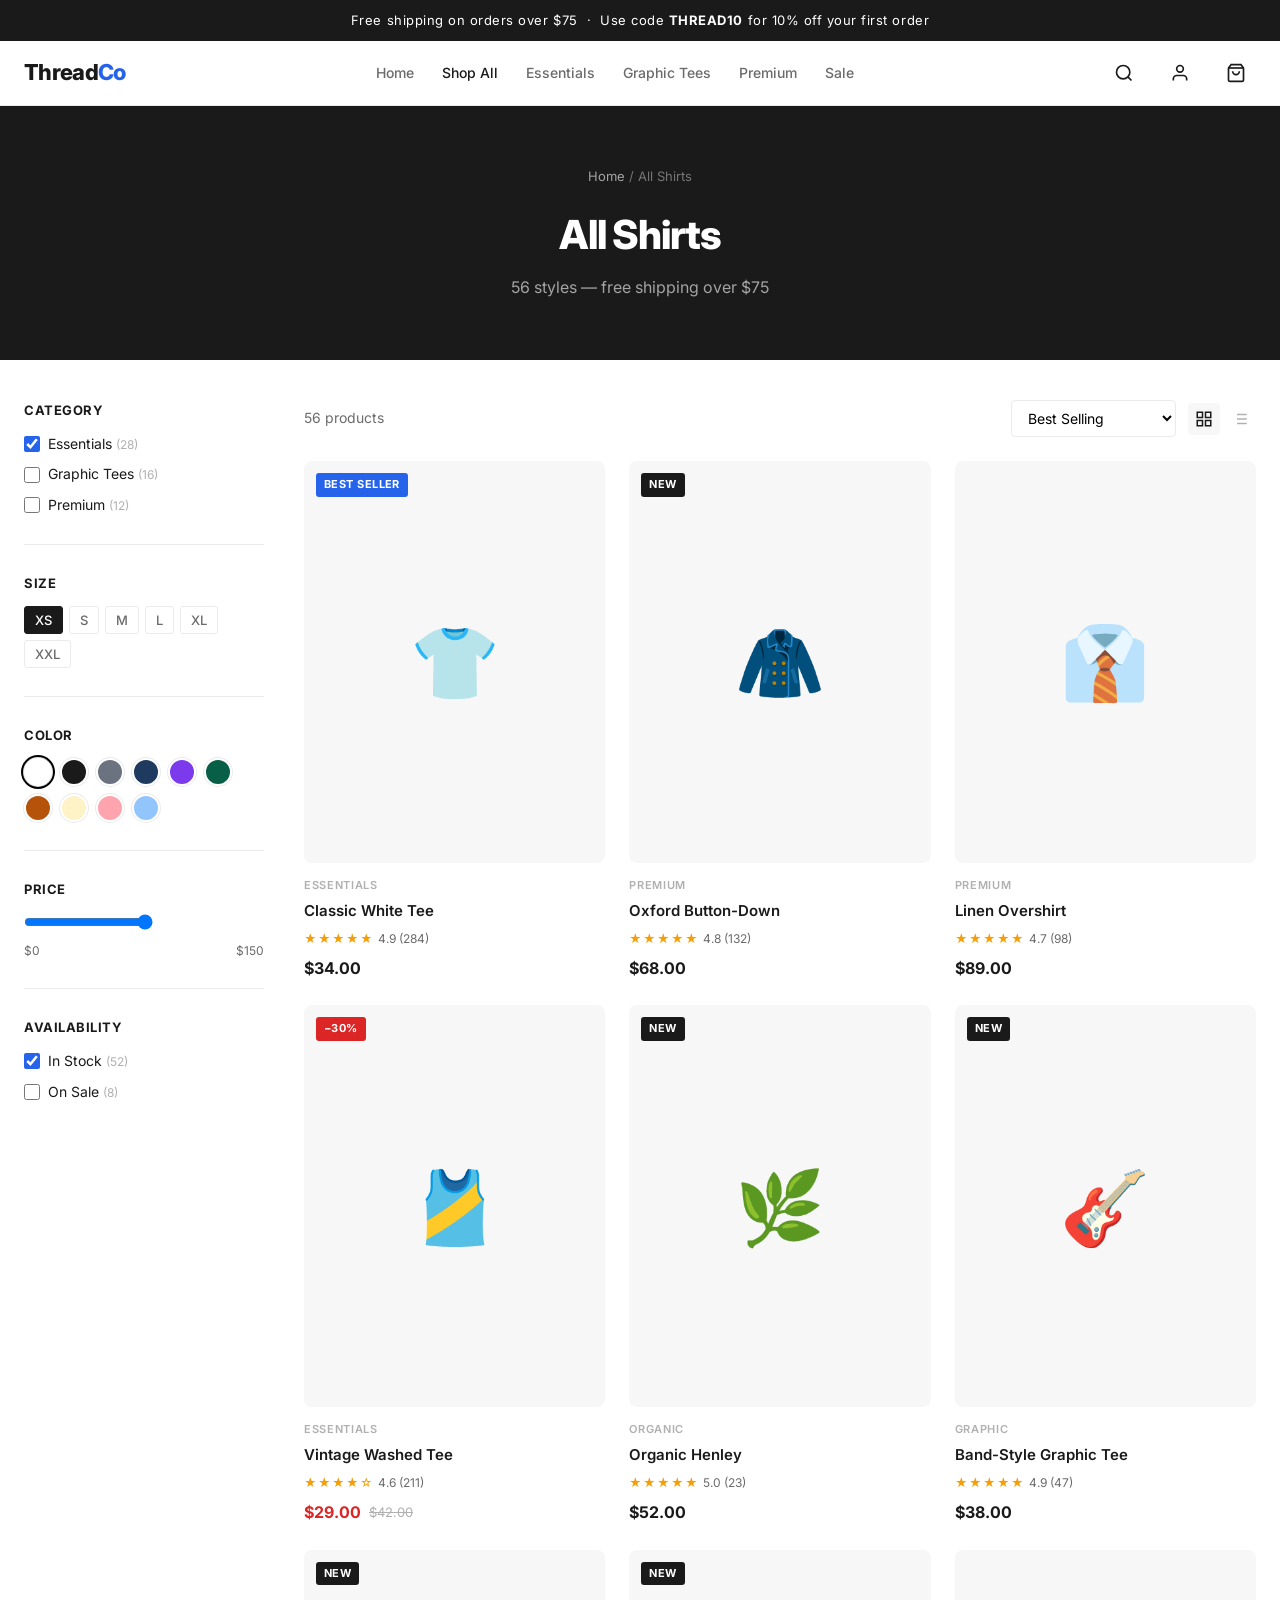
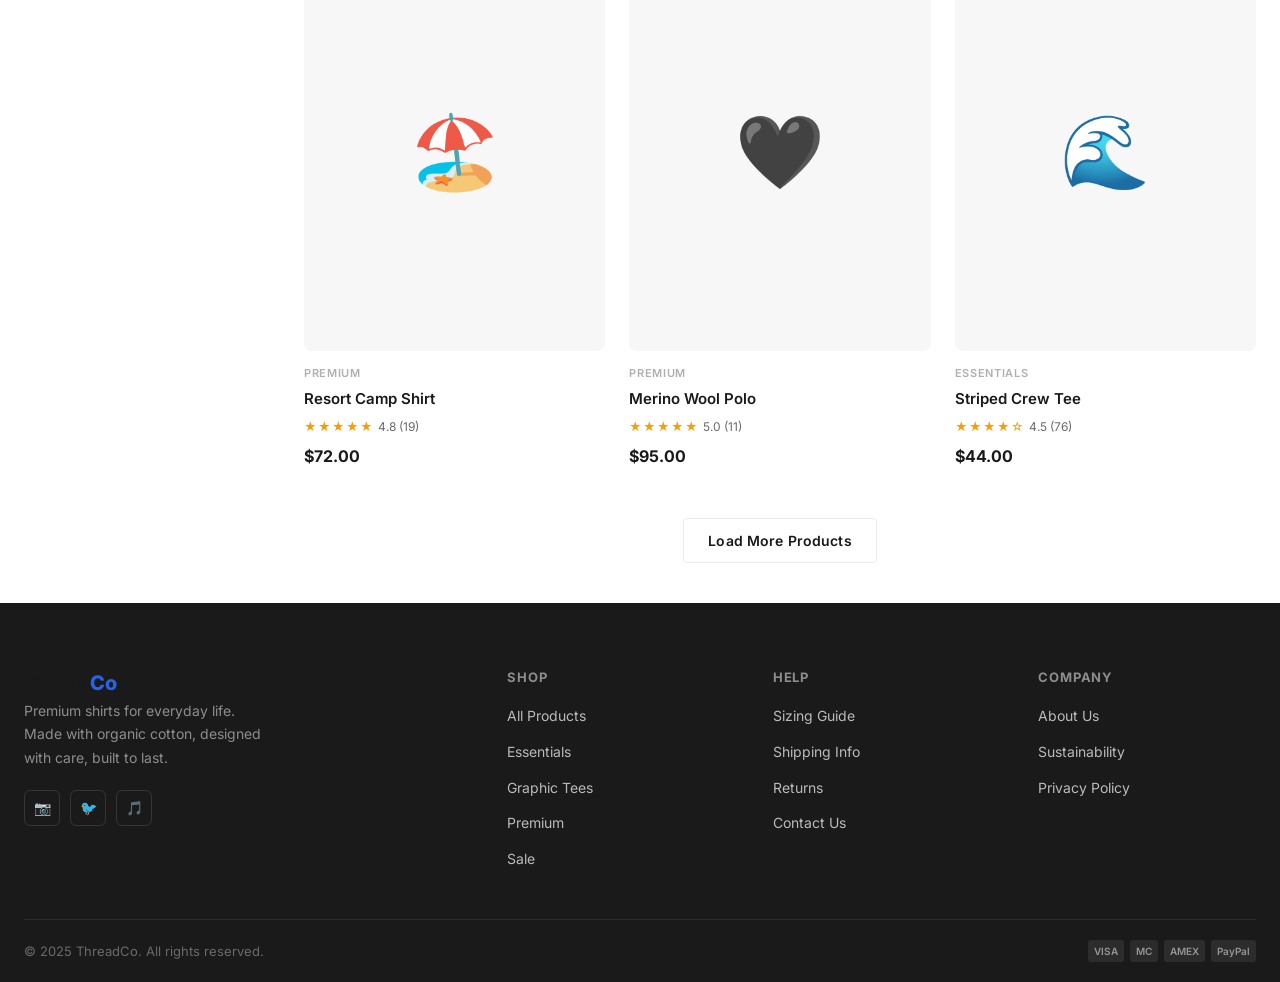
==== collection.html @ a00f366d "Initial ThreadCo demo store with Solvea livechat Static Shopify-style shirt store with homepage, col" ====
<!DOCTYPE html>
<html lang="en">
<head>
  <meta charset="UTF-8" />
  <meta name="viewport" content="width=device-width, initial-scale=1.0" />
  <title>All Shirts — ThreadCo</title>
  <link rel="preconnect" href="https://fonts.googleapis.com" />
  <link href="https://fonts.googleapis.com/css2?family=Inter:wght@400;500;600;700;800&display=swap" rel="stylesheet" />
  <link rel="stylesheet" href="css/style.css" />
</head>
<body>

<!-- Announcement Bar -->
<div class="announcement-bar">
  Free shipping on orders over $75 &nbsp;·&nbsp; Use code <strong>THREAD10</strong> for 10% off your first order
</div>

<!-- Header -->
<header class="site-header">
  <div class="header-inner">
    <button class="icon-btn mobile-menu-btn" onclick="openMobileMenu()" aria-label="Menu">
      <svg viewBox="0 0 24 24" fill="none" stroke="currentColor" stroke-width="2"><line x1="3" y1="6" x2="21" y2="6"/><line x1="3" y1="12" x2="21" y2="12"/><line x1="3" y1="18" x2="21" y2="18"/></svg>
    </button>
    <a href="index.html" class="logo">Thread<span>Co</span></a>
    <nav class="main-nav">
      <a href="index.html">Home</a>
      <a href="collection.html" class="active">Shop All</a>
      <a href="collection.html?cat=essentials">Essentials</a>
      <a href="collection.html?cat=graphic">Graphic Tees</a>
      <a href="collection.html?cat=premium">Premium</a>
      <a href="#">Sale</a>
    </nav>
    <div class="header-actions">
      <button class="icon-btn" aria-label="Search">
        <svg viewBox="0 0 24 24" fill="none" stroke="currentColor" stroke-width="2"><circle cx="11" cy="11" r="8"/><path d="M21 21l-4.35-4.35"/></svg>
      </button>
      <button class="icon-btn" aria-label="Account">
        <svg viewBox="0 0 24 24" fill="none" stroke="currentColor" stroke-width="2"><path d="M20 21v-2a4 4 0 00-4-4H8a4 4 0 00-4 4v2"/><circle cx="12" cy="7" r="4"/></svg>
      </button>
      <button class="icon-btn" aria-label="Cart" data-cart-open>
        <svg viewBox="0 0 24 24" fill="none" stroke="currentColor" stroke-width="2"><path d="M6 2L3 6v14a2 2 0 002 2h14a2 2 0 002-2V6l-3-4z"/><line x1="3" y1="6" x2="21" y2="6"/><path d="M16 10a4 4 0 01-8 0"/></svg>
        <span class="cart-count">0</span>
      </button>
    </div>
  </div>
</header>

<!-- Mobile Nav -->
<nav class="mobile-nav">
  <div class="mobile-nav-header">
    <a href="index.html" class="logo">Thread<span>Co</span></a>
    <button class="icon-btn" onclick="closeMobileMenu()">
      <svg viewBox="0 0 24 24" fill="none" stroke="currentColor" stroke-width="2"><line x1="18" y1="6" x2="6" y2="18"/><line x1="6" y1="6" x2="18" y2="18"/></svg>
    </button>
  </div>
  <a href="index.html" class="mobile-link">Home</a>
  <a href="collection.html" class="mobile-link">Shop All</a>
  <a href="collection.html?cat=essentials" class="mobile-link">Essentials</a>
  <a href="collection.html?cat=graphic" class="mobile-link">Graphic Tees</a>
  <a href="collection.html?cat=premium" class="mobile-link">Premium</a>
</nav>

<!-- Cart Overlay -->
<div class="cart-overlay"></div>

<!-- Cart Drawer -->
<div class="cart-drawer">
  <div class="cart-header">
    <h2>Your Cart</h2>
    <button class="icon-btn cart-close" aria-label="Close cart">
      <svg viewBox="0 0 24 24" fill="none" stroke="currentColor" stroke-width="2"><line x1="18" y1="6" x2="6" y2="18"/><line x1="6" y1="6" x2="18" y2="18"/></svg>
    </button>
  </div>
  <div class="cart-body"></div>
  <div class="cart-footer">
    <div class="cart-subtotal">
      <span>Subtotal</span>
      <span class="cart-total-val">$0.00</span>
    </div>
    <p class="cart-note">Shipping & taxes calculated at checkout</p>
    <a href="#" class="cart-checkout" onclick="showToast('Checkout coming soon!')">Checkout</a>
    <a href="#" class="cart-continue" onclick="closeCart(); return false;">Continue Shopping →</a>
  </div>
</div>

<!-- Page Hero -->
<div class="page-hero">
  <div class="breadcrumb"><a href="index.html">Home</a> / All Shirts</div>
  <h1>All Shirts</h1>
  <p>56 styles — free shipping over $75</p>
</div>

<!-- Collection Layout -->
<div class="collection-layout">

  <!-- Filters Sidebar -->
  <aside class="filters-sidebar">

    <div class="filter-group">
      <h3>Category</h3>
      <div class="filter-option"><input type="checkbox" id="cat-essential" checked /><label for="cat-essential">Essentials <span>(28)</span></label></div>
      <div class="filter-option"><input type="checkbox" id="cat-graphic" /><label for="cat-graphic">Graphic Tees <span>(16)</span></label></div>
      <div class="filter-option"><input type="checkbox" id="cat-premium" /><label for="cat-premium">Premium <span>(12)</span></label></div>
    </div>
    <div class="filter-divider"></div>

    <div class="filter-group">
      <h3>Size</h3>
      <div class="size-filters">
        <button class="size-btn active">XS</button>
        <button class="size-btn">S</button>
        <button class="size-btn">M</button>
        <button class="size-btn">L</button>
        <button class="size-btn">XL</button>
        <button class="size-btn">XXL</button>
      </div>
    </div>
    <div class="filter-divider"></div>

    <div class="filter-group">
      <h3>Color</h3>
      <div class="color-filters">
        <span class="cf-swatch active" style="background:#fff; box-shadow: 0 0 0 1px #ddd, 0 0 0 3px #000" title="White"></span>
        <span class="cf-swatch" style="background:#1a1a1a" title="Black"></span>
        <span class="cf-swatch" style="background:#6b7280" title="Gray"></span>
        <span class="cf-swatch" style="background:#1e3a5f" title="Navy"></span>
        <span class="cf-swatch" style="background:#7c3aed" title="Purple"></span>
        <span class="cf-swatch" style="background:#065f46" title="Forest"></span>
        <span class="cf-swatch" style="background:#b45309" title="Brown"></span>
        <span class="cf-swatch" style="background:#fef3c7" title="Cream"></span>
        <span class="cf-swatch" style="background:#fda4af" title="Pink"></span>
        <span class="cf-swatch" style="background:#93c5fd" title="Sky"></span>
      </div>
    </div>
    <div class="filter-divider"></div>

    <div class="filter-group">
      <h3>Price</h3>
      <input type="range" min="0" max="150" value="150" id="price-range" oninput="document.getElementById('price-max').textContent='$'+this.value" />
      <div class="price-range-labels"><span>$0</span><span id="price-max">$150</span></div>
    </div>
    <div class="filter-divider"></div>

    <div class="filter-group">
      <h3>Availability</h3>
      <div class="filter-option"><input type="checkbox" id="in-stock" checked /><label for="in-stock">In Stock <span>(52)</span></label></div>
      <div class="filter-option"><input type="checkbox" id="sale" /><label for="sale">On Sale <span>(8)</span></label></div>
    </div>

  </aside>

  <!-- Product Grid -->
  <div class="collection-main">
    <div class="collection-toolbar">
      <span class="product-count">56 products</span>
      <div class="toolbar-right">
        <select class="sort-select">
          <option>Best Selling</option>
          <option>Newest</option>
          <option>Price: Low to High</option>
          <option>Price: High to Low</option>
          <option>Top Rated</option>
        </select>
        <div class="grid-toggle">
          <button class="active" title="4-col grid">
            <svg viewBox="0 0 24 24" fill="none" stroke="currentColor" stroke-width="2"><rect x="3" y="3" width="7" height="7"/><rect x="14" y="3" width="7" height="7"/><rect x="3" y="14" width="7" height="7"/><rect x="14" y="14" width="7" height="7"/></svg>
          </button>
          <button title="List view">
            <svg viewBox="0 0 24 24" fill="none" stroke="currentColor" stroke-width="2"><line x1="8" y1="6" x2="21" y2="6"/><line x1="8" y1="12" x2="21" y2="12"/><line x1="8" y1="18" x2="21" y2="18"/><line x1="3" y1="6" x2="3.01" y2="6"/><line x1="3" y1="12" x2="3.01" y2="12"/><line x1="3" y1="18" x2="3.01" y2="18"/></svg>
          </button>
        </div>
      </div>
    </div>

    <div class="product-grid" style="grid-template-columns: repeat(3,1fr)">

      <div class="product-card" onclick="location.href='product.html?id=1'">
        <div class="product-card-img-wrap">
          <div class="product-placeholder">👕</div>
          <span class="badge badge-hot">Best Seller</span>
          <button class="wishlist-btn" onclick="event.stopPropagation(); toggleWishlist(this)"><svg viewBox="0 0 24 24" fill="none" stroke="currentColor" stroke-width="2"><path d="M20.84 4.61a5.5 5.5 0 00-7.78 0L12 5.67l-1.06-1.06a5.5 5.5 0 00-7.78 7.78l1.06 1.06L12 21.23l7.78-7.78 1.06-1.06a5.5 5.5 0 000-7.78z"/></svg></button>
          <div class="product-quick-add"><button class="quick-add-btn" onclick="event.stopPropagation(); quickAdd('1','Classic White Tee',34,'👕')">Quick Add — S M L XL</button></div>
        </div>
        <div class="product-card-info">
          <p class="product-vendor">Essentials</p>
          <h3 class="product-title">Classic White Tee</h3>
          <div class="product-rating"><span class="stars">★★★★★</span><span>4.9 (284)</span></div>
          <div class="product-price"><span class="price">$34.00</span></div>
        </div>
      </div>

      <div class="product-card" onclick="location.href='product.html?id=2'">
        <div class="product-card-img-wrap">
          <div class="product-placeholder">🧥</div>
          <span class="badge badge-new">New</span>
          <button class="wishlist-btn" onclick="event.stopPropagation(); toggleWishlist(this)"><svg viewBox="0 0 24 24" fill="none" stroke="currentColor" stroke-width="2"><path d="M20.84 4.61a5.5 5.5 0 00-7.78 0L12 5.67l-1.06-1.06a5.5 5.5 0 00-7.78 7.78l1.06 1.06L12 21.23l7.78-7.78 1.06-1.06a5.5 5.5 0 000-7.78z"/></svg></button>
          <div class="product-quick-add"><button class="quick-add-btn" onclick="event.stopPropagation(); quickAdd('2','Oxford Button-Down',68,'🧥')">Quick Add — S M L XL</button></div>
        </div>
        <div class="product-card-info">
          <p class="product-vendor">Premium</p>
          <h3 class="product-title">Oxford Button-Down</h3>
          <div class="product-rating"><span class="stars">★★★★★</span><span>4.8 (132)</span></div>
          <div class="product-price"><span class="price">$68.00</span></div>
        </div>
      </div>

      <div class="product-card" onclick="location.href='product.html?id=3'">
        <div class="product-card-img-wrap">
          <div class="product-placeholder">👔</div>
          <button class="wishlist-btn" onclick="event.stopPropagation(); toggleWishlist(this)"><svg viewBox="0 0 24 24" fill="none" stroke="currentColor" stroke-width="2"><path d="M20.84 4.61a5.5 5.5 0 00-7.78 0L12 5.67l-1.06-1.06a5.5 5.5 0 00-7.78 7.78l1.06 1.06L12 21.23l7.78-7.78 1.06-1.06a5.5 5.5 0 000-7.78z"/></svg></button>
          <div class="product-quick-add"><button class="quick-add-btn" onclick="event.stopPropagation(); quickAdd('3','Linen Overshirt',89,'👔')">Quick Add — S M L XL</button></div>
        </div>
        <div class="product-card-info">
          <p class="product-vendor">Premium</p>
          <h3 class="product-title">Linen Overshirt</h3>
          <div class="product-rating"><span class="stars">★★★★★</span><span>4.7 (98)</span></div>
          <div class="product-price"><span class="price">$89.00</span></div>
        </div>
      </div>

      <div class="product-card" onclick="location.href='product.html?id=4'">
        <div class="product-card-img-wrap">
          <div class="product-placeholder">🎽</div>
          <span class="badge badge-sale">−30%</span>
          <button class="wishlist-btn" onclick="event.stopPropagation(); toggleWishlist(this)"><svg viewBox="0 0 24 24" fill="none" stroke="currentColor" stroke-width="2"><path d="M20.84 4.61a5.5 5.5 0 00-7.78 0L12 5.67l-1.06-1.06a5.5 5.5 0 00-7.78 7.78l1.06 1.06L12 21.23l7.78-7.78 1.06-1.06a5.5 5.5 0 000-7.78z"/></svg></button>
          <div class="product-quick-add"><button class="quick-add-btn" onclick="event.stopPropagation(); quickAdd('4','Vintage Washed Tee',29,'🎽')">Quick Add</button></div>
        </div>
        <div class="product-card-info">
          <p class="product-vendor">Essentials</p>
          <h3 class="product-title">Vintage Washed Tee</h3>
          <div class="product-rating"><span class="stars">★★★★☆</span><span>4.6 (211)</span></div>
          <div class="product-price"><span class="price price-sale">$29.00</span><span class="price-compare">$42.00</span></div>
        </div>
      </div>

      <div class="product-card" onclick="location.href='product.html?id=5'">
        <div class="product-card-img-wrap">
          <div class="product-placeholder">🌿</div>
          <span class="badge badge-new">New</span>
          <button class="wishlist-btn" onclick="event.stopPropagation(); toggleWishlist(this)"><svg viewBox="0 0 24 24" fill="none" stroke="currentColor" stroke-width="2"><path d="M20.84 4.61a5.5 5.5 0 00-7.78 0L12 5.67l-1.06-1.06a5.5 5.5 0 00-7.78 7.78l1.06 1.06L12 21.23l7.78-7.78 1.06-1.06a5.5 5.5 0 000-7.78z"/></svg></button>
          <div class="product-quick-add"><button class="quick-add-btn" onclick="event.stopPropagation(); quickAdd('5','Organic Henley',52,'🌿')">Quick Add</button></div>
        </div>
        <div class="product-card-info">
          <p class="product-vendor">Organic</p>
          <h3 class="product-title">Organic Henley</h3>
          <div class="product-rating"><span class="stars">★★★★★</span><span>5.0 (23)</span></div>
          <div class="product-price"><span class="price">$52.00</span></div>
        </div>
      </div>

      <div class="product-card" onclick="location.href='product.html?id=6'">
        <div class="product-card-img-wrap">
          <div class="product-placeholder">🎸</div>
          <span class="badge badge-new">New</span>
          <button class="wishlist-btn" onclick="event.stopPropagation(); toggleWishlist(this)"><svg viewBox="0 0 24 24" fill="none" stroke="currentColor" stroke-width="2"><path d="M20.84 4.61a5.5 5.5 0 00-7.78 0L12 5.67l-1.06-1.06a5.5 5.5 0 00-7.78 7.78l1.06 1.06L12 21.23l7.78-7.78 1.06-1.06a5.5 5.5 0 000-7.78z"/></svg></button>
          <div class="product-quick-add"><button class="quick-add-btn" onclick="event.stopPropagation(); quickAdd('6','Band-Style Graphic Tee',38,'🎸')">Quick Add</button></div>
        </div>
        <div class="product-card-info">
          <p class="product-vendor">Graphic</p>
          <h3 class="product-title">Band-Style Graphic Tee</h3>
          <div class="product-rating"><span class="stars">★★★★★</span><span>4.9 (47)</span></div>
          <div class="product-price"><span class="price">$38.00</span></div>
        </div>
      </div>

      <div class="product-card" onclick="location.href='product.html?id=7'">
        <div class="product-card-img-wrap">
          <div class="product-placeholder">🏖️</div>
          <span class="badge badge-new">New</span>
          <button class="wishlist-btn" onclick="event.stopPropagation(); toggleWishlist(this)"><svg viewBox="0 0 24 24" fill="none" stroke="currentColor" stroke-width="2"><path d="M20.84 4.61a5.5 5.5 0 00-7.78 0L12 5.67l-1.06-1.06a5.5 5.5 0 00-7.78 7.78l1.06 1.06L12 21.23l7.78-7.78 1.06-1.06a5.5 5.5 0 000-7.78z"/></svg></button>
          <div class="product-quick-add"><button class="quick-add-btn" onclick="event.stopPropagation(); quickAdd('7','Resort Camp Shirt',72,'🏖️')">Quick Add</button></div>
        </div>
        <div class="product-card-info">
          <p class="product-vendor">Premium</p>
          <h3 class="product-title">Resort Camp Shirt</h3>
          <div class="product-rating"><span class="stars">★★★★★</span><span>4.8 (19)</span></div>
          <div class="product-price"><span class="price">$72.00</span></div>
        </div>
      </div>

      <div class="product-card" onclick="location.href='product.html?id=8'">
        <div class="product-card-img-wrap">
          <div class="product-placeholder">🖤</div>
          <span class="badge badge-new">New</span>
          <button class="wishlist-btn" onclick="event.stopPropagation(); toggleWishlist(this)"><svg viewBox="0 0 24 24" fill="none" stroke="currentColor" stroke-width="2"><path d="M20.84 4.61a5.5 5.5 0 00-7.78 0L12 5.67l-1.06-1.06a5.5 5.5 0 00-7.78 7.78l1.06 1.06L12 21.23l7.78-7.78 1.06-1.06a5.5 5.5 0 000-7.78z"/></svg></button>
          <div class="product-quick-add"><button class="quick-add-btn" onclick="event.stopPropagation(); quickAdd('8','Merino Wool Polo',95,'🖤')">Quick Add</button></div>
        </div>
        <div class="product-card-info">
          <p class="product-vendor">Premium</p>
          <h3 class="product-title">Merino Wool Polo</h3>
          <div class="product-rating"><span class="stars">★★★★★</span><span>5.0 (11)</span></div>
          <div class="product-price"><span class="price">$95.00</span></div>
        </div>
      </div>

      <div class="product-card" onclick="location.href='product.html?id=9'">
        <div class="product-card-img-wrap">
          <div class="product-placeholder">🌊</div>
          <button class="wishlist-btn" onclick="event.stopPropagation(); toggleWishlist(this)"><svg viewBox="0 0 24 24" fill="none" stroke="currentColor" stroke-width="2"><path d="M20.84 4.61a5.5 5.5 0 00-7.78 0L12 5.67l-1.06-1.06a5.5 5.5 0 00-7.78 7.78l1.06 1.06L12 21.23l7.78-7.78 1.06-1.06a5.5 5.5 0 000-7.78z"/></svg></button>
          <div class="product-quick-add"><button class="quick-add-btn" onclick="event.stopPropagation(); quickAdd('9','Striped Crew Tee',44,'🌊')">Quick Add</button></div>
        </div>
        <div class="product-card-info">
          <p class="product-vendor">Essentials</p>
          <h3 class="product-title">Striped Crew Tee</h3>
          <div class="product-rating"><span class="stars">★★★★☆</span><span>4.5 (76)</span></div>
          <div class="product-price"><span class="price">$44.00</span></div>
        </div>
      </div>

    </div>

    <!-- Load More -->
    <div style="text-align:center; margin-top:48px;">
      <button class="btn btn-outline" onclick="showToast('Loading more products...')">Load More Products</button>
    </div>
  </div>
</div>

<!-- Footer -->
<footer class="site-footer">
  <div class="footer-grid">
    <div class="footer-brand">
      <a href="index.html" class="logo">Thread<span>Co</span></a>
      <p>Premium shirts for everyday life. Made with organic cotton, designed with care, built to last.</p>
      <div class="social-links">
        <a href="#" class="social-link">📷</a>
        <a href="#" class="social-link">🐦</a>
        <a href="#" class="social-link">🎵</a>
      </div>
    </div>
    <div class="footer-col">
      <h4>Shop</h4>
      <ul>
        <li><a href="collection.html">All Products</a></li>
        <li><a href="collection.html?cat=essentials">Essentials</a></li>
        <li><a href="collection.html?cat=graphic">Graphic Tees</a></li>
        <li><a href="collection.html?cat=premium">Premium</a></li>
        <li><a href="#">Sale</a></li>
      </ul>
    </div>
    <div class="footer-col">
      <h4>Help</h4>
      <ul>
        <li><a href="#">Sizing Guide</a></li>
        <li><a href="#">Shipping Info</a></li>
        <li><a href="#">Returns</a></li>
        <li><a href="#">Contact Us</a></li>
      </ul>
    </div>
    <div class="footer-col">
      <h4>Company</h4>
      <ul>
        <li><a href="#">About Us</a></li>
        <li><a href="#">Sustainability</a></li>
        <li><a href="#">Privacy Policy</a></li>
      </ul>
    </div>
  </div>
  <div class="footer-bottom">
    <span>© 2025 ThreadCo. All rights reserved.</span>
    <div class="payment-icons">
      <span class="payment-icon">VISA</span>
      <span class="payment-icon">MC</span>
      <span class="payment-icon">AMEX</span>
      <span class="payment-icon">PayPal</span>
    </div>
  </div>
</footer>

<script src="js/store.js"></script>
<script>!(function(){const sc=document.createElement('script');sc.src="https://app.solvea.cx/api_v2/gpt/bots/livechat/embed.js?pid=718&token=e681b865f31b4dfea4852634f29725fe";sc.async=true;sc.defer=true;document.body.appendChild(sc);})();</script>
<script>
  // Filter size toggles
  document.querySelectorAll('.size-btn').forEach(btn => {
    btn.addEventListener('click', () => {
      document.querySelectorAll('.size-btn').forEach(b => b.classList.remove('active'));
      btn.classList.add('active');
    });
  });
  // Color filter toggles
  document.querySelectorAll('.cf-swatch').forEach(sw => {
    sw.addEventListener('click', () => {
      document.querySelectorAll('.cf-swatch').forEach(s => s.classList.remove('active'));
      sw.classList.add('active');
    });
  });
  // Grid view toggle
  document.querySelectorAll('.grid-toggle button').forEach(btn => {
    btn.addEventListener('click', () => {
      document.querySelectorAll('.grid-toggle button').forEach(b => b.classList.remove('active'));
      btn.classList.add('active');
    });
  });
</script>
</body>
</html>
---- css/style.css ----
/* ============================================
   THREADCO — Shopify-style Demo Store CSS
   ============================================ */

*, *::before, *::after { box-sizing: border-box; margin: 0; padding: 0; }

:root {
  --black: #1a1a1a;
  --white: #ffffff;
  --gray-100: #f7f7f7;
  --gray-200: #ebebeb;
  --gray-400: #b0b0b0;
  --gray-600: #6b6b6b;
  --accent: #2563eb;
  --accent-hover: #1d4ed8;
  --red: #dc2626;
  --font: 'Inter', -apple-system, BlinkMacSystemFont, 'Segoe UI', sans-serif;
  --radius: 4px;
  --shadow: 0 2px 8px rgba(0,0,0,0.08);
  --shadow-lg: 0 8px 32px rgba(0,0,0,0.12);
  --transition: 0.2s ease;
}

html { scroll-behavior: smooth; }
body { font-family: var(--font); color: var(--black); background: var(--white); line-height: 1.6; }
a { text-decoration: none; color: inherit; }
img { max-width: 100%; display: block; }
ul { list-style: none; }
button { cursor: pointer; border: none; background: none; font-family: inherit; }

/* ---- ANNOUNCEMENT BAR ---- */
.announcement-bar {
  background: var(--black);
  color: var(--white);
  text-align: center;
  padding: 10px 16px;
  font-size: 13px;
  letter-spacing: 0.04em;
}
.announcement-bar a { color: var(--white); text-decoration: underline; }

/* ---- HEADER ---- */
.site-header {
  position: sticky;
  top: 0;
  z-index: 100;
  background: var(--white);
  border-bottom: 1px solid var(--gray-200);
}
.header-inner {
  max-width: 1280px;
  margin: 0 auto;
  padding: 0 24px;
  height: 64px;
  display: flex;
  align-items: center;
  justify-content: space-between;
  gap: 24px;
}
.logo {
  font-size: 22px;
  font-weight: 800;
  letter-spacing: -0.03em;
  color: var(--black);
}
.logo span { color: var(--accent); }

.main-nav { display: flex; gap: 28px; }
.main-nav a {
  font-size: 14px;
  font-weight: 500;
  color: var(--gray-600);
  transition: color var(--transition);
}
.main-nav a:hover, .main-nav a.active { color: var(--black); }

.header-actions { display: flex; align-items: center; gap: 16px; }
.icon-btn {
  position: relative;
  width: 40px; height: 40px;
  display: flex; align-items: center; justify-content: center;
  border-radius: 50%;
  transition: background var(--transition);
  color: var(--black);
}
.icon-btn:hover { background: var(--gray-100); }
.icon-btn svg { width: 20px; height: 20px; }

.cart-count {
  position: absolute;
  top: 4px; right: 4px;
  width: 16px; height: 16px;
  background: var(--accent);
  color: var(--white);
  font-size: 10px;
  font-weight: 700;
  border-radius: 50%;
  display: flex; align-items: center; justify-content: center;
  display: none;
}
.cart-count.visible { display: flex; }

.mobile-menu-btn { display: none; }

/* ---- HERO ---- */
.hero {
  position: relative;
  background: #0f0f0f;
  color: var(--white);
  overflow: hidden;
  min-height: 88vh;
  display: flex; align-items: center;
}
.hero-bg {
  position: absolute; inset: 0;
  background: linear-gradient(135deg, #0f0f0f 0%, #1e1e2e 50%, #0f1318 100%);
}
.hero-pattern {
  position: absolute; inset: 0;
  background-image: radial-gradient(circle at 20% 50%, rgba(37,99,235,0.15) 0%, transparent 50%),
                    radial-gradient(circle at 80% 20%, rgba(99,102,241,0.1) 0%, transparent 40%);
}
.hero-inner {
  position: relative;
  max-width: 1280px;
  margin: 0 auto;
  padding: 80px 24px;
  display: grid;
  grid-template-columns: 1fr 1fr;
  gap: 64px;
  align-items: center;
}
.hero-content { max-width: 500px; }
.hero-label {
  display: inline-block;
  font-size: 12px;
  font-weight: 600;
  letter-spacing: 0.1em;
  text-transform: uppercase;
  color: var(--accent);
  background: rgba(37,99,235,0.15);
  border: 1px solid rgba(37,99,235,0.3);
  padding: 4px 12px;
  border-radius: 100px;
  margin-bottom: 24px;
}
.hero h1 {
  font-size: clamp(40px, 5vw, 64px);
  font-weight: 800;
  line-height: 1.05;
  letter-spacing: -0.03em;
  margin-bottom: 20px;
}
.hero h1 em { font-style: normal; color: var(--accent); }
.hero p {
  font-size: 17px;
  color: rgba(255,255,255,0.65);
  margin-bottom: 36px;
  line-height: 1.7;
}
.hero-actions { display: flex; gap: 12px; flex-wrap: wrap; }
.btn {
  display: inline-flex; align-items: center; gap: 8px;
  padding: 13px 24px;
  font-size: 14px;
  font-weight: 600;
  border-radius: var(--radius);
  transition: all var(--transition);
  letter-spacing: 0.01em;
}
.btn-primary {
  background: var(--accent);
  color: var(--white);
}
.btn-primary:hover { background: var(--accent-hover); transform: translateY(-1px); box-shadow: 0 4px 16px rgba(37,99,235,0.4); }
.btn-secondary {
  background: rgba(255,255,255,0.08);
  color: var(--white);
  border: 1px solid rgba(255,255,255,0.15);
}
.btn-secondary:hover { background: rgba(255,255,255,0.14); }
.btn-dark {
  background: var(--black);
  color: var(--white);
}
.btn-dark:hover { background: #2a2a2a; }
.btn-outline {
  background: transparent;
  color: var(--black);
  border: 1.5px solid var(--gray-200);
}
.btn-outline:hover { border-color: var(--black); }

.hero-visual {
  display: grid;
  grid-template-columns: 1fr 1fr;
  gap: 12px;
  max-width: 480px;
  margin-left: auto;
}
.hero-card {
  background: rgba(255,255,255,0.05);
  border: 1px solid rgba(255,255,255,0.08);
  border-radius: 12px;
  overflow: hidden;
  position: relative;
  cursor: pointer;
  transition: transform var(--transition);
}
.hero-card:hover { transform: translateY(-4px); }
.hero-card:first-child { grid-row: span 2; }
.hero-card-img {
  width: 100%;
  aspect-ratio: 3/4;
  object-fit: cover;
  background: linear-gradient(160deg, #2a2a3a, #1a1a2a);
  display: flex; align-items: center; justify-content: center;
  font-size: 64px;
}
.hero-card:first-child .hero-card-img { aspect-ratio: 2/3; font-size: 80px; }
.hero-card-meta {
  padding: 10px 12px 12px;
}
.hero-card-meta h4 { font-size: 12px; font-weight: 600; color: var(--white); }
.hero-card-meta span { font-size: 11px; color: rgba(255,255,255,0.45); }

/* ---- TRUST BAR ---- */
.trust-bar {
  background: var(--gray-100);
  border-bottom: 1px solid var(--gray-200);
  padding: 16px 24px;
}
.trust-bar-inner {
  max-width: 1280px;
  margin: 0 auto;
  display: flex;
  justify-content: center;
  gap: 48px;
  flex-wrap: wrap;
}
.trust-item {
  display: flex; align-items: center; gap: 8px;
  font-size: 13px;
  font-weight: 500;
  color: var(--gray-600);
}
.trust-item svg { width: 16px; height: 16px; color: var(--accent); }

/* ---- SECTIONS ---- */
.section { padding: 80px 24px; }
.section-header {
  max-width: 1280px;
  margin: 0 auto 40px;
  display: flex;
  align-items: flex-end;
  justify-content: space-between;
  gap: 16px;
}
.section-title { font-size: 28px; font-weight: 700; letter-spacing: -0.02em; }
.section-sub { font-size: 15px; color: var(--gray-600); margin-top: 4px; }
.view-all {
  font-size: 14px;
  font-weight: 600;
  color: var(--accent);
  white-space: nowrap;
  transition: color var(--transition);
}
.view-all:hover { color: var(--accent-hover); }

/* ---- PRODUCT GRID ---- */
.product-grid {
  max-width: 1280px;
  margin: 0 auto;
  display: grid;
  grid-template-columns: repeat(4, 1fr);
  gap: 24px;
}
.product-card {
  position: relative;
  cursor: pointer;
}
.product-card-img-wrap {
  position: relative;
  overflow: hidden;
  border-radius: 8px;
  background: var(--gray-100);
  aspect-ratio: 3/4;
  margin-bottom: 14px;
}
.product-card-img-wrap .product-placeholder {
  width: 100%; height: 100%;
  display: flex; align-items: center; justify-content: center;
  font-size: 72px;
  transition: transform 0.4s ease;
}
.product-card:hover .product-placeholder { transform: scale(1.05); }
.product-card-img-wrap img {
  width: 100%; height: 100%;
  object-fit: cover;
  transition: transform 0.4s ease;
}
.product-card:hover img { transform: scale(1.05); }

.badge {
  position: absolute;
  top: 12px; left: 12px;
  font-size: 11px;
  font-weight: 700;
  padding: 3px 8px;
  border-radius: 3px;
  letter-spacing: 0.04em;
  text-transform: uppercase;
}
.badge-new { background: var(--black); color: var(--white); }
.badge-sale { background: var(--red); color: var(--white); }
.badge-hot { background: var(--accent); color: var(--white); }

.product-quick-add {
  position: absolute;
  bottom: 12px; left: 12px; right: 12px;
  opacity: 0;
  transform: translateY(8px);
  transition: all var(--transition);
}
.product-card:hover .product-quick-add {
  opacity: 1;
  transform: translateY(0);
}
.quick-add-btn {
  width: 100%;
  padding: 10px;
  background: var(--white);
  color: var(--black);
  font-size: 13px;
  font-weight: 600;
  border-radius: var(--radius);
  border: none;
  cursor: pointer;
  box-shadow: 0 2px 12px rgba(0,0,0,0.15);
  transition: background var(--transition);
}
.quick-add-btn:hover { background: var(--black); color: var(--white); }

.wishlist-btn {
  position: absolute;
  top: 12px; right: 12px;
  width: 32px; height: 32px;
  background: var(--white);
  border-radius: 50%;
  display: flex; align-items: center; justify-content: center;
  opacity: 0;
  transition: opacity var(--transition);
  box-shadow: var(--shadow);
}
.product-card:hover .wishlist-btn { opacity: 1; }
.wishlist-btn svg { width: 16px; height: 16px; }
.wishlist-btn.active svg { fill: var(--red); stroke: var(--red); }

.product-card-info {}
.product-vendor {
  font-size: 11px;
  font-weight: 600;
  text-transform: uppercase;
  letter-spacing: 0.06em;
  color: var(--gray-400);
  margin-bottom: 4px;
}
.product-title {
  font-size: 15px;
  font-weight: 600;
  color: var(--black);
  margin-bottom: 6px;
  transition: color var(--transition);
}
.product-card:hover .product-title { color: var(--accent); }
.product-rating {
  display: flex; align-items: center; gap: 4px;
  font-size: 12px;
  color: var(--gray-600);
  margin-bottom: 8px;
}
.stars { color: #f59e0b; letter-spacing: 1px; }
.product-price {
  display: flex; align-items: center; gap: 8px;
}
.price { font-size: 16px; font-weight: 700; color: var(--black); }
.price-compare {
  font-size: 13px;
  color: var(--gray-400);
  text-decoration: line-through;
}
.price-sale { color: var(--red); }
.swatches {
  display: flex; gap: 4px;
  margin-top: 8px;
}
.swatch {
  width: 16px; height: 16px;
  border-radius: 50%;
  border: 2px solid var(--white);
  box-shadow: 0 0 0 1px var(--gray-200);
  cursor: pointer;
  transition: box-shadow var(--transition);
}
.swatch:hover, .swatch.active { box-shadow: 0 0 0 2px var(--black); }

/* ---- CATEGORIES ---- */
.categories-section { background: var(--gray-100); }
.categories-grid {
  max-width: 1280px;
  margin: 0 auto;
  display: grid;
  grid-template-columns: repeat(3, 1fr);
  gap: 20px;
}
.category-card {
  position: relative;
  border-radius: 12px;
  overflow: hidden;
  aspect-ratio: 4/3;
  cursor: pointer;
  display: flex; align-items: flex-end;
}
.category-card .cat-bg {
  position: absolute; inset: 0;
  transition: transform 0.4s ease;
  display: flex; align-items: center; justify-content: center;
  font-size: 100px;
}
.category-card:hover .cat-bg { transform: scale(1.06); }
.category-card .cat-overlay {
  position: absolute; inset: 0;
  background: linear-gradient(to top, rgba(0,0,0,0.65) 0%, rgba(0,0,0,0.0) 60%);
}
.category-card .cat-content {
  position: relative;
  padding: 20px 24px;
  color: var(--white);
}
.cat-content h3 { font-size: 20px; font-weight: 700; }
.cat-content p { font-size: 13px; color: rgba(255,255,255,0.75); margin-top: 2px; }

/* ---- PROMO BANNER ---- */
.promo-section {
  background: var(--black);
  color: var(--white);
  padding: 80px 24px;
}
.promo-inner {
  max-width: 1280px;
  margin: 0 auto;
  display: grid;
  grid-template-columns: 1fr 1fr;
  gap: 64px;
  align-items: center;
}
.promo-label {
  font-size: 12px; font-weight: 700; letter-spacing: 0.1em; text-transform: uppercase;
  color: var(--accent); margin-bottom: 16px;
}
.promo-inner h2 {
  font-size: clamp(28px, 3vw, 44px);
  font-weight: 800;
  letter-spacing: -0.02em;
  line-height: 1.1;
  margin-bottom: 16px;
}
.promo-inner p { font-size: 16px; color: rgba(255,255,255,0.6); margin-bottom: 28px; line-height: 1.7; }
.promo-features { display: flex; flex-direction: column; gap: 12px; margin-bottom: 32px; }
.promo-feature { display: flex; align-items: center; gap: 10px; font-size: 14px; color: rgba(255,255,255,0.8); }
.promo-feature svg { width: 18px; height: 18px; color: var(--accent); flex-shrink: 0; }
.promo-visual {
  display: grid;
  grid-template-columns: 1fr 1fr;
  gap: 12px;
}
.promo-img-card {
  border-radius: 10px;
  overflow: hidden;
  background: rgba(255,255,255,0.06);
  padding: 32px 20px;
  display: flex; align-items: center; justify-content: center;
  font-size: 56px;
  border: 1px solid rgba(255,255,255,0.08);
  aspect-ratio: 1;
}
.promo-img-card:first-child { grid-column: span 2; aspect-ratio: 2/1; font-size: 80px; background: rgba(37,99,235,0.15); border-color: rgba(37,99,235,0.3); }

/* ---- TESTIMONIALS ---- */
.testimonials-section { background: var(--gray-100); }
.testimonials-grid {
  max-width: 1280px;
  margin: 0 auto;
  display: grid;
  grid-template-columns: repeat(3, 1fr);
  gap: 20px;
}
.testimonial-card {
  background: var(--white);
  border-radius: 10px;
  padding: 28px;
  box-shadow: var(--shadow);
}
.t-stars { color: #f59e0b; font-size: 14px; margin-bottom: 14px; }
.t-text { font-size: 15px; line-height: 1.65; color: var(--gray-600); margin-bottom: 20px; }
.t-author { display: flex; align-items: center; gap: 12px; }
.t-avatar {
  width: 40px; height: 40px;
  border-radius: 50%;
  background: var(--gray-200);
  display: flex; align-items: center; justify-content: center;
  font-size: 18px;
  flex-shrink: 0;
}
.t-name { font-size: 14px; font-weight: 600; }
.t-meta { font-size: 12px; color: var(--gray-400); }

/* ---- NEWSLETTER ---- */
.newsletter-section { background: var(--accent); color: var(--white); padding: 64px 24px; text-align: center; }
.newsletter-inner { max-width: 520px; margin: 0 auto; }
.newsletter-section h2 { font-size: 30px; font-weight: 700; margin-bottom: 8px; }
.newsletter-section p { font-size: 15px; color: rgba(255,255,255,0.8); margin-bottom: 28px; }
.newsletter-form { display: flex; gap: 8px; }
.newsletter-form input {
  flex: 1;
  padding: 12px 16px;
  border: none;
  border-radius: var(--radius);
  font-size: 14px;
  outline: none;
}
.newsletter-form button {
  padding: 12px 20px;
  background: var(--black);
  color: var(--white);
  border-radius: var(--radius);
  font-size: 14px;
  font-weight: 600;
  white-space: nowrap;
  transition: background var(--transition);
}
.newsletter-form button:hover { background: #2a2a2a; }

/* ---- FOOTER ---- */
.site-footer {
  background: var(--black);
  color: var(--white);
  padding: 64px 24px 0;
}
.footer-grid {
  max-width: 1280px;
  margin: 0 auto;
  display: grid;
  grid-template-columns: 2fr 1fr 1fr 1fr;
  gap: 48px;
  padding-bottom: 48px;
  border-bottom: 1px solid rgba(255,255,255,0.08);
}
.footer-brand .logo { font-size: 20px; margin-bottom: 14px; }
.footer-brand p { font-size: 14px; color: rgba(255,255,255,0.5); line-height: 1.7; max-width: 240px; }
.social-links { display: flex; gap: 10px; margin-top: 20px; }
.social-link {
  width: 36px; height: 36px;
  border: 1px solid rgba(255,255,255,0.12);
  border-radius: 6px;
  display: flex; align-items: center; justify-content: center;
  font-size: 14px;
  transition: border-color var(--transition);
}
.social-link:hover { border-color: rgba(255,255,255,0.35); }
.footer-col h4 { font-size: 13px; font-weight: 700; letter-spacing: 0.06em; text-transform: uppercase; color: rgba(255,255,255,0.5); margin-bottom: 16px; }
.footer-col ul { display: flex; flex-direction: column; gap: 10px; }
.footer-col ul li a { font-size: 14px; color: rgba(255,255,255,0.7); transition: color var(--transition); }
.footer-col ul li a:hover { color: var(--white); }
.footer-bottom {
  max-width: 1280px;
  margin: 0 auto;
  padding: 20px 0;
  display: flex;
  justify-content: space-between;
  align-items: center;
  font-size: 13px;
  color: rgba(255,255,255,0.35);
  gap: 16px;
  flex-wrap: wrap;
}
.payment-icons { display: flex; gap: 6px; }
.payment-icon {
  padding: 3px 6px;
  background: rgba(255,255,255,0.08);
  border-radius: 3px;
  font-size: 10px;
  font-weight: 600;
  color: rgba(255,255,255,0.5);
}

/* ---- CART DRAWER ---- */
.cart-overlay {
  position: fixed; inset: 0;
  background: rgba(0,0,0,0.4);
  z-index: 200;
  opacity: 0;
  pointer-events: none;
  transition: opacity 0.3s ease;
}
.cart-overlay.open { opacity: 1; pointer-events: all; }
.cart-drawer {
  position: fixed;
  top: 0; right: 0; bottom: 0;
  width: 400px;
  background: var(--white);
  z-index: 201;
  transform: translateX(100%);
  transition: transform 0.35s cubic-bezier(0.4,0,0.2,1);
  display: flex; flex-direction: column;
}
.cart-drawer.open { transform: translateX(0); }
.cart-header {
  padding: 20px 24px;
  border-bottom: 1px solid var(--gray-200);
  display: flex; align-items: center; justify-content: space-between;
}
.cart-header h2 { font-size: 18px; font-weight: 700; }
.cart-close { color: var(--gray-600); transition: color var(--transition); }
.cart-close:hover { color: var(--black); }
.cart-close svg { width: 22px; height: 22px; }
.cart-body { flex: 1; overflow-y: auto; padding: 24px; }
.cart-empty { text-align: center; padding: 60px 0; color: var(--gray-400); }
.cart-empty svg { width: 48px; height: 48px; margin: 0 auto 16px; }
.cart-empty p { font-size: 16px; }
.cart-item {
  display: flex; gap: 16px;
  padding: 16px 0;
  border-bottom: 1px solid var(--gray-200);
}
.cart-item:last-child { border-bottom: none; }
.cart-item-img {
  width: 72px; height: 90px;
  border-radius: 6px;
  background: var(--gray-100);
  display: flex; align-items: center; justify-content: center;
  font-size: 28px;
  flex-shrink: 0;
}
.cart-item-info { flex: 1; }
.cart-item-title { font-size: 14px; font-weight: 600; margin-bottom: 4px; }
.cart-item-variant { font-size: 12px; color: var(--gray-600); margin-bottom: 10px; }
.cart-item-actions { display: flex; align-items: center; gap: 8px; }
.qty-control { display: flex; align-items: center; border: 1px solid var(--gray-200); border-radius: var(--radius); }
.qty-btn {
  width: 28px; height: 28px;
  display: flex; align-items: center; justify-content: center;
  font-size: 16px; font-weight: 400;
  color: var(--gray-600);
  transition: color var(--transition);
}
.qty-btn:hover { color: var(--black); }
.qty-val { width: 28px; text-align: center; font-size: 14px; font-weight: 600; }
.cart-item-remove { font-size: 12px; color: var(--gray-400); margin-left: auto; transition: color var(--transition); }
.cart-item-remove:hover { color: var(--red); }
.cart-item-price { font-size: 14px; font-weight: 700; }
.cart-footer {
  padding: 20px 24px;
  border-top: 1px solid var(--gray-200);
}
.cart-subtotal {
  display: flex; justify-content: space-between;
  font-size: 16px; font-weight: 600;
  margin-bottom: 8px;
}
.cart-note { font-size: 12px; color: var(--gray-600); margin-bottom: 16px; }
.cart-checkout {
  display: block; width: 100%;
  padding: 14px;
  background: var(--black);
  color: var(--white);
  font-size: 15px; font-weight: 600;
  text-align: center;
  border-radius: var(--radius);
  transition: background var(--transition);
}
.cart-checkout:hover { background: var(--accent); }
.cart-continue {
  display: block;
  text-align: center;
  font-size: 13px;
  color: var(--gray-600);
  margin-top: 12px;
  transition: color var(--transition);
}
.cart-continue:hover { color: var(--black); }

/* ---- COLLECTION PAGE ---- */
.page-hero {
  background: var(--black);
  color: var(--white);
  padding: 60px 24px;
  text-align: center;
}
.page-hero h1 { font-size: 40px; font-weight: 800; letter-spacing: -0.03em; margin-bottom: 8px; }
.page-hero p { font-size: 16px; color: rgba(255,255,255,0.6); }
.breadcrumb {
  font-size: 13px;
  color: rgba(255,255,255,0.4);
  margin-bottom: 16px;
}
.breadcrumb a { color: rgba(255,255,255,0.6); }
.breadcrumb a:hover { color: var(--white); }

.collection-layout {
  max-width: 1280px;
  margin: 0 auto;
  padding: 40px 24px;
  display: grid;
  grid-template-columns: 240px 1fr;
  gap: 40px;
  align-items: start;
}
.filters-sidebar { position: sticky; top: 80px; }
.filter-group { margin-bottom: 28px; }
.filter-group h3 { font-size: 13px; font-weight: 700; letter-spacing: 0.04em; text-transform: uppercase; margin-bottom: 12px; }
.filter-option { display: flex; align-items: center; gap: 8px; margin-bottom: 8px; }
.filter-option input[type="checkbox"] { width: 16px; height: 16px; accent-color: var(--accent); cursor: pointer; }
.filter-option label { font-size: 14px; cursor: pointer; }
.filter-option label span { color: var(--gray-400); font-size: 12px; }
.color-filters { display: flex; flex-wrap: wrap; gap: 8px; }
.cf-swatch {
  width: 28px; height: 28px;
  border-radius: 50%;
  cursor: pointer;
  border: 2px solid var(--white);
  box-shadow: 0 0 0 1px var(--gray-200);
  transition: box-shadow var(--transition);
  position: relative;
}
.cf-swatch:hover, .cf-swatch.active { box-shadow: 0 0 0 2px var(--black); }
.size-filters { display: flex; flex-wrap: wrap; gap: 6px; }
.size-btn {
  padding: 5px 10px;
  border: 1.5px solid var(--gray-200);
  border-radius: 3px;
  font-size: 13px;
  font-weight: 500;
  color: var(--gray-600);
  transition: all var(--transition);
}
.size-btn:hover, .size-btn.active { border-color: var(--black); color: var(--black); background: var(--black); color: var(--white); }
.price-range { }
.price-range input[type="range"] { width: 100%; accent-color: var(--accent); }
.price-range-labels { display: flex; justify-content: space-between; font-size: 12px; color: var(--gray-600); margin-top: 4px; }
.filter-divider { height: 1px; background: var(--gray-200); margin-bottom: 28px; }

.collection-main {}
.collection-toolbar {
  display: flex; align-items: center; justify-content: space-between;
  margin-bottom: 24px;
  gap: 16px;
}
.product-count { font-size: 14px; color: var(--gray-600); }
.toolbar-right { display: flex; align-items: center; gap: 12px; }
.sort-select {
  padding: 8px 12px;
  border: 1.5px solid var(--gray-200);
  border-radius: var(--radius);
  font-size: 14px;
  font-family: var(--font);
  outline: none;
  cursor: pointer;
  background: var(--white);
}
.sort-select:focus { border-color: var(--accent); }
.grid-toggle { display: flex; gap: 4px; }
.grid-toggle button {
  width: 32px; height: 32px;
  display: flex; align-items: center; justify-content: center;
  border-radius: var(--radius);
  color: var(--gray-400);
  transition: all var(--transition);
}
.grid-toggle button.active, .grid-toggle button:hover { background: var(--gray-100); color: var(--black); }
.grid-toggle svg { width: 18px; height: 18px; }

/* ---- PRODUCT PAGE ---- */
.product-page {
  max-width: 1280px;
  margin: 0 auto;
  padding: 40px 24px 80px;
  display: grid;
  grid-template-columns: 1fr 1fr;
  gap: 64px;
}
.product-gallery { position: sticky; top: 80px; }
.product-main-img {
  border-radius: 12px;
  background: var(--gray-100);
  aspect-ratio: 3/4;
  display: flex; align-items: center; justify-content: center;
  font-size: 160px;
  margin-bottom: 12px;
  overflow: hidden;
}
.product-thumbs { display: flex; gap: 8px; }
.product-thumb {
  width: 72px; height: 72px;
  border-radius: 6px;
  background: var(--gray-100);
  display: flex; align-items: center; justify-content: center;
  font-size: 28px;
  cursor: pointer;
  border: 2px solid transparent;
  transition: border-color var(--transition);
  flex-shrink: 0;
}
.product-thumb.active { border-color: var(--black); }

.product-info {}
.product-info .breadcrumb { color: var(--gray-400); margin-bottom: 12px; }
.product-info .breadcrumb a { color: var(--gray-600); }
.product-info .breadcrumb a:hover { color: var(--black); }
.product-info-vendor { font-size: 12px; font-weight: 600; text-transform: uppercase; letter-spacing: 0.06em; color: var(--accent); margin-bottom: 8px; }
.product-info h1 { font-size: 32px; font-weight: 800; letter-spacing: -0.02em; margin-bottom: 12px; }
.product-info-rating { display: flex; align-items: center; gap: 8px; margin-bottom: 16px; }
.rating-count { font-size: 13px; color: var(--gray-600); }
.product-info-price { font-size: 26px; font-weight: 700; margin-bottom: 20px; display: flex; align-items: center; gap: 10px; }
.product-info-price .compare { font-size: 18px; font-weight: 400; color: var(--gray-400); text-decoration: line-through; }
.product-info-price .save-badge { font-size: 13px; font-weight: 600; background: #fef2f2; color: var(--red); padding: 3px 8px; border-radius: 3px; }
.product-description { font-size: 15px; color: var(--gray-600); line-height: 1.7; margin-bottom: 24px; }
.variant-section { margin-bottom: 20px; }
.variant-label { font-size: 13px; font-weight: 600; margin-bottom: 10px; }
.variant-label span { font-weight: 400; color: var(--gray-600); }
.size-grid { display: flex; flex-wrap: wrap; gap: 8px; }
.size-option {
  padding: 8px 14px;
  border: 1.5px solid var(--gray-200);
  border-radius: var(--radius);
  font-size: 14px; font-weight: 500;
  cursor: pointer;
  transition: all var(--transition);
}
.size-option:hover { border-color: var(--gray-600); }
.size-option.selected { border-color: var(--black); background: var(--black); color: var(--white); }
.size-option.sold-out { color: var(--gray-400); text-decoration: line-through; cursor: not-allowed; }
.color-list { display: flex; flex-wrap: wrap; gap: 8px; }
.color-option {
  width: 32px; height: 32px;
  border-radius: 50%;
  cursor: pointer;
  border: 2px solid var(--white);
  box-shadow: 0 0 0 1.5px var(--gray-200);
  transition: box-shadow var(--transition);
}
.color-option:hover, .color-option.selected { box-shadow: 0 0 0 2.5px var(--black); }
.qty-row { display: flex; align-items: center; gap: 12px; margin-bottom: 16px; }
.qty-picker { display: flex; align-items: center; border: 1.5px solid var(--gray-200); border-radius: var(--radius); overflow: hidden; }
.qty-picker button { width: 36px; height: 44px; font-size: 18px; font-weight: 300; color: var(--gray-600); transition: background var(--transition); }
.qty-picker button:hover { background: var(--gray-100); }
.qty-picker span { width: 44px; text-align: center; font-size: 16px; font-weight: 600; }
.add-to-cart-btn {
  flex: 1;
  padding: 14px;
  background: var(--black);
  color: var(--white);
  font-size: 15px; font-weight: 600;
  border-radius: var(--radius);
  transition: background var(--transition);
  text-align: center;
  border: none;
  cursor: pointer;
}
.add-to-cart-btn:hover { background: var(--accent); }
.buy-now-btn {
  width: 100%;
  padding: 14px;
  background: var(--accent);
  color: var(--white);
  font-size: 15px; font-weight: 600;
  border-radius: var(--radius);
  border: none;
  cursor: pointer;
  margin-top: 10px;
  transition: background var(--transition);
}
.buy-now-btn:hover { background: var(--accent-hover); }
.product-meta-row {
  display: flex; align-items: center; gap: 16px;
  font-size: 13px; color: var(--gray-600);
  margin-top: 20px; padding-top: 20px;
  border-top: 1px solid var(--gray-200);
  flex-wrap: wrap;
}
.product-meta-row span { display: flex; align-items: center; gap: 4px; }
.product-meta-row svg { width: 14px; height: 14px; }

/* ---- TOAST NOTIFICATION ---- */
.toast {
  position: fixed;
  bottom: 24px; right: 24px;
  background: var(--black);
  color: var(--white);
  padding: 14px 20px;
  border-radius: 8px;
  font-size: 14px;
  font-weight: 500;
  box-shadow: var(--shadow-lg);
  z-index: 500;
  transform: translateY(100px);
  opacity: 0;
  transition: all 0.3s cubic-bezier(0.4, 0, 0.2, 1);
  display: flex; align-items: center; gap: 10px;
  max-width: 320px;
}
.toast.show { transform: translateY(0); opacity: 1; }
.toast svg { width: 18px; height: 18px; color: #4ade80; flex-shrink: 0; }

/* ---- MOBILE MENU ---- */
.mobile-nav {
  position: fixed;
  top: 0; left: 0; bottom: 0;
  width: 280px;
  background: var(--white);
  z-index: 201;
  transform: translateX(-100%);
  transition: transform 0.3s ease;
  padding: 24px;
  display: flex; flex-direction: column; gap: 0;
}
.mobile-nav.open { transform: translateX(0); }
.mobile-nav-header { display: flex; justify-content: space-between; align-items: center; margin-bottom: 32px; }
.mobile-nav a.mobile-link {
  display: block;
  padding: 14px 0;
  font-size: 18px; font-weight: 600;
  border-bottom: 1px solid var(--gray-200);
  transition: color var(--transition);
}
.mobile-nav a.mobile-link:hover { color: var(--accent); }

/* ---- RESPONSIVE ---- */
@media (max-width: 1024px) {
  .product-grid { grid-template-columns: repeat(3, 1fr); }
  .hero-inner { grid-template-columns: 1fr; }
  .hero-visual { display: none; }
  .footer-grid { grid-template-columns: 1fr 1fr; gap: 32px; }
  .collection-layout { grid-template-columns: 200px 1fr; gap: 24px; }
  .promo-inner { grid-template-columns: 1fr; gap: 40px; }
  .promo-visual { max-width: 400px; }
}
@media (max-width: 768px) {
  .product-grid { grid-template-columns: repeat(2, 1fr); gap: 16px; }
  .categories-grid { grid-template-columns: 1fr 1fr; }
  .categories-grid .category-card:last-child { grid-column: 1/-1; }
  .main-nav { display: none; }
  .mobile-menu-btn { display: flex; }
  .cart-drawer { width: 100%; }
  .testimonials-grid { grid-template-columns: 1fr; }
  .newsletter-form { flex-direction: column; }
  .collection-layout { grid-template-columns: 1fr; }
  .filters-sidebar { position: static; display: none; }
  .product-page { grid-template-columns: 1fr; }
  .product-gallery { position: static; }
  .footer-grid { grid-template-columns: 1fr; }
}
@media (max-width: 480px) {
  .product-grid { grid-template-columns: repeat(2, 1fr); gap: 12px; }
  .section { padding: 48px 16px; }
  .header-inner { padding: 0 16px; }
}
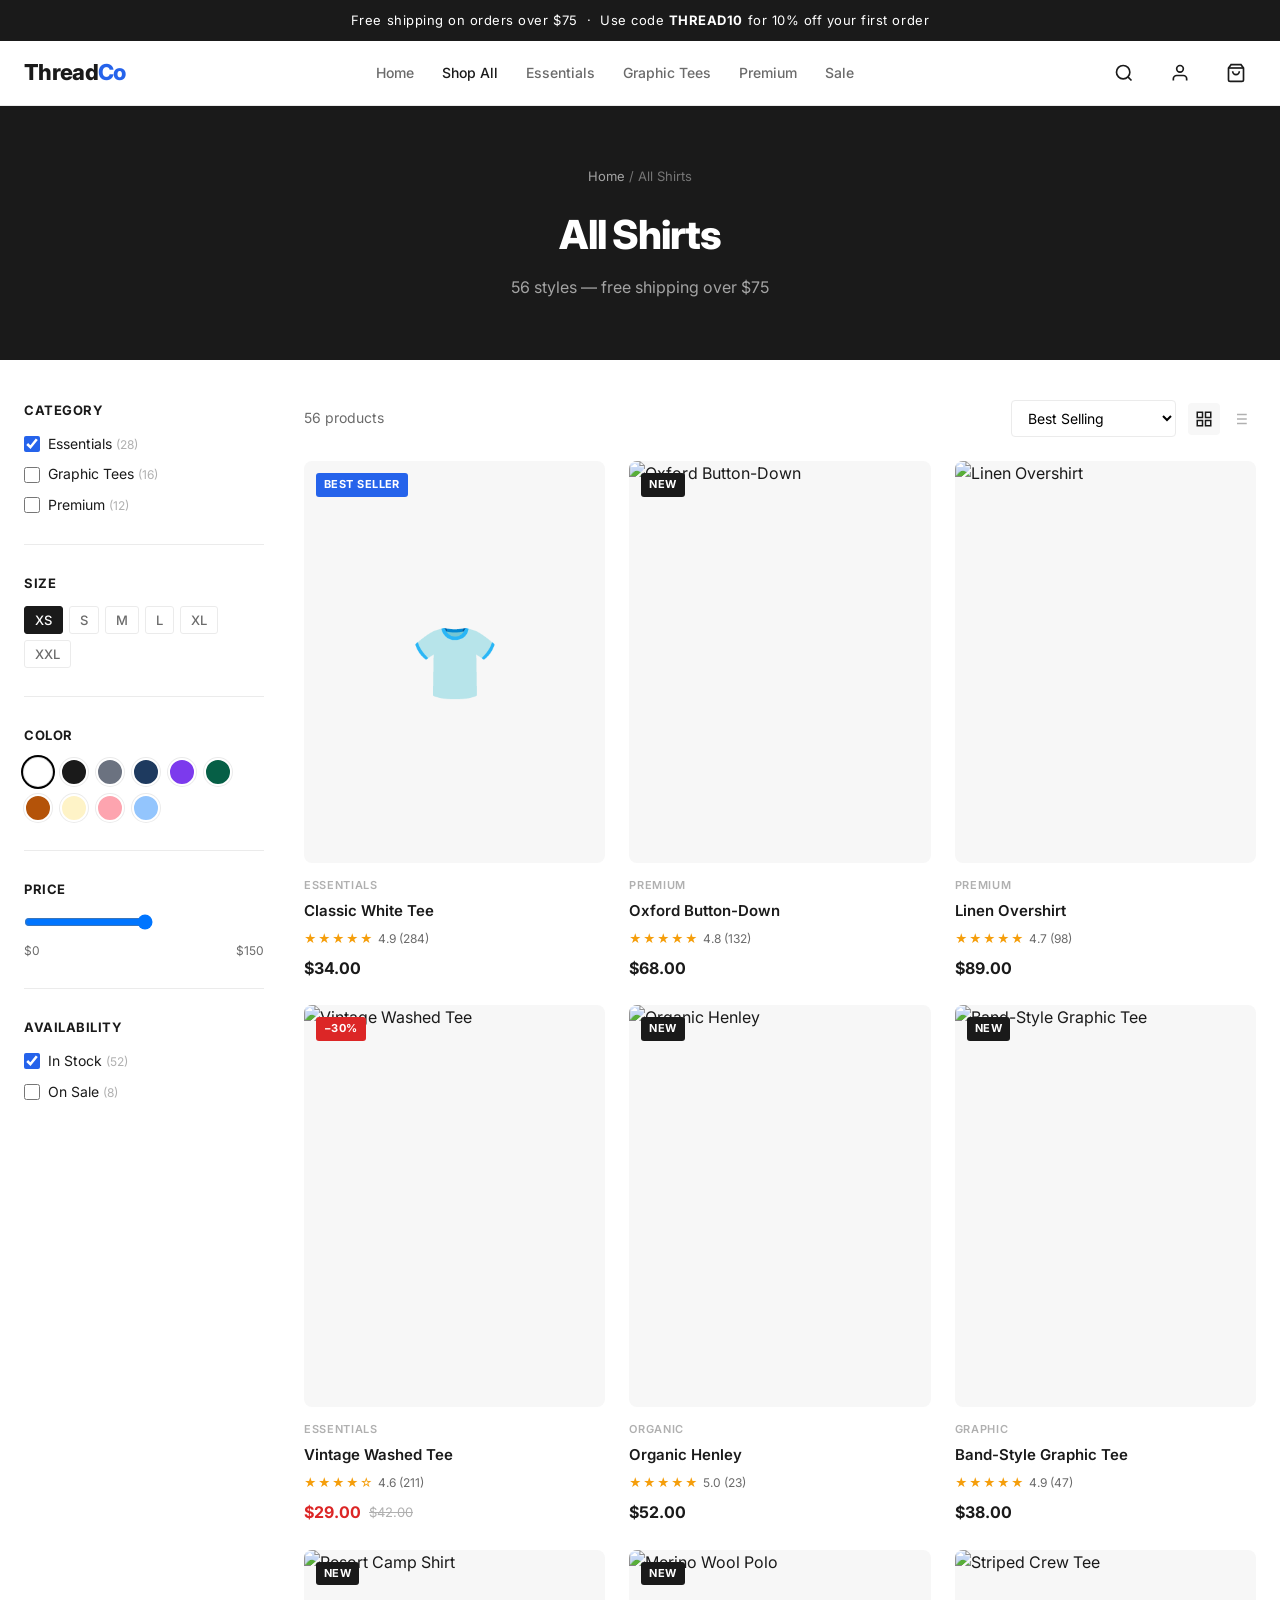
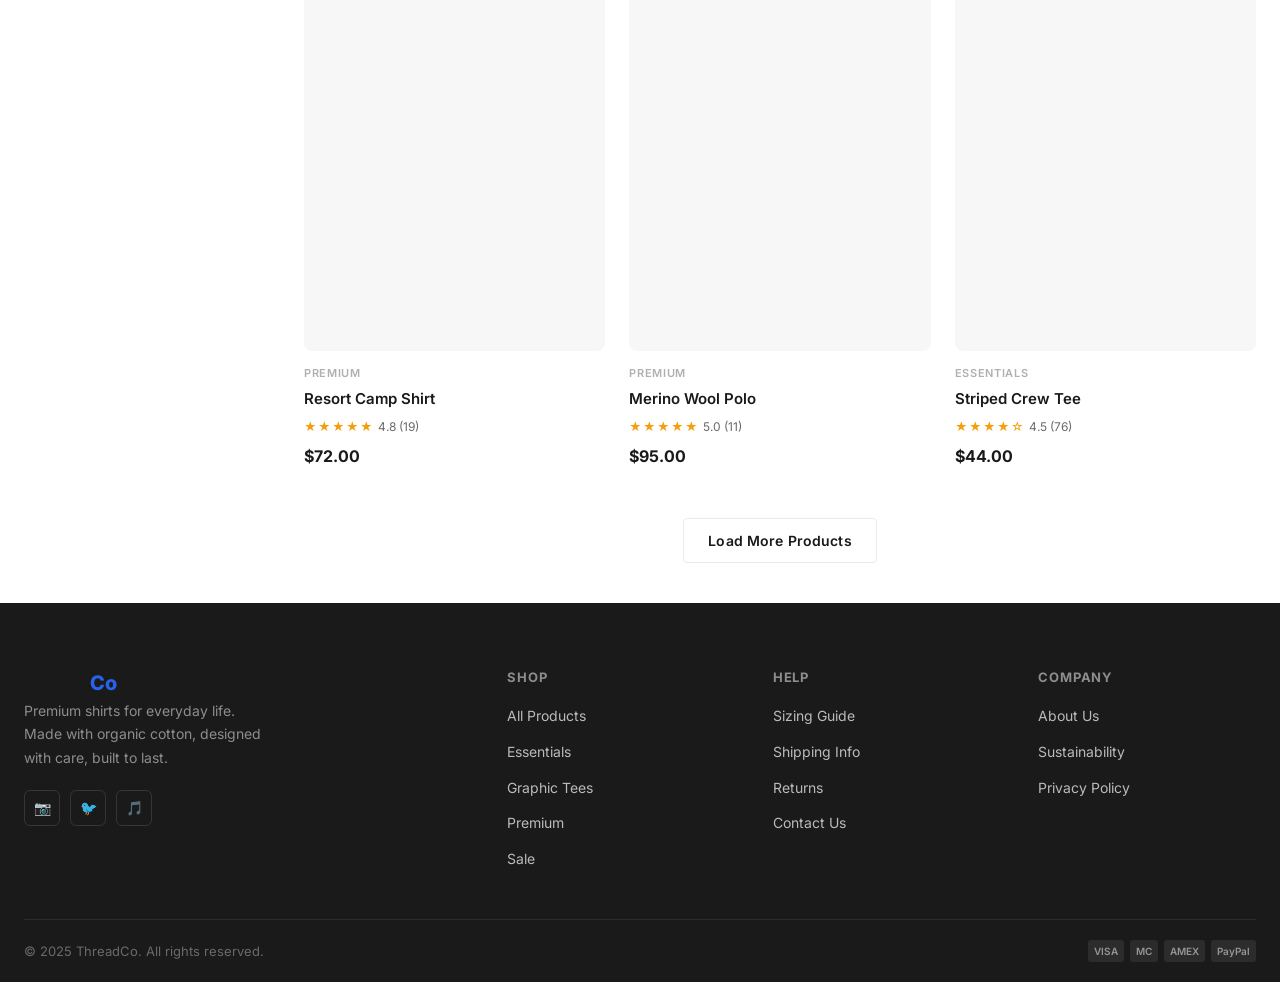
==== commit a3b915eb: "Add real product images, Shopify-style JSON data files - Wire up Unsplash shirt photos on all produc" ====
--- a/collection.html
+++ b/collection.html
@@ -189,7 +189,7 @@
         </div>
       </div>
 
-      <div class="product-card" onclick="location.href='product.html?id=2'">
+      <div class="product-card" data-product-id="2" data-product-title="Oxford Button-Down" onclick="location.href='product.html?id=2'">
         <div class="product-card-img-wrap">
           <div class="product-placeholder">🧥</div>
           <span class="badge badge-new">New</span>
@@ -204,7 +204,7 @@
         </div>
       </div>
 
-      <div class="product-card" onclick="location.href='product.html?id=3'">
+      <div class="product-card" data-product-id="3" data-product-title="Linen Overshirt" onclick="location.href='product.html?id=3'">
         <div class="product-card-img-wrap">
           <div class="product-placeholder">👔</div>
           <button class="wishlist-btn" onclick="event.stopPropagation(); toggleWishlist(this)"><svg viewBox="0 0 24 24" fill="none" stroke="currentColor" stroke-width="2"><path d="M20.84 4.61a5.5 5.5 0 00-7.78 0L12 5.67l-1.06-1.06a5.5 5.5 0 00-7.78 7.78l1.06 1.06L12 21.23l7.78-7.78 1.06-1.06a5.5 5.5 0 000-7.78z"/></svg></button>
@@ -218,7 +218,7 @@
         </div>
       </div>
 
-      <div class="product-card" onclick="location.href='product.html?id=4'">
+      <div class="product-card" data-product-id="4" data-product-title="Vintage Washed Tee" onclick="location.href='product.html?id=4'">
         <div class="product-card-img-wrap">
           <div class="product-placeholder">🎽</div>
           <span class="badge badge-sale">−30%</span>
@@ -233,7 +233,7 @@
         </div>
       </div>
 
-      <div class="product-card" onclick="location.href='product.html?id=5'">
+      <div class="product-card" data-product-id="5" data-product-title="Organic Henley" onclick="location.href='product.html?id=5'">
         <div class="product-card-img-wrap">
           <div class="product-placeholder">🌿</div>
           <span class="badge badge-new">New</span>
@@ -248,7 +248,7 @@
         </div>
       </div>
 
-      <div class="product-card" onclick="location.href='product.html?id=6'">
+      <div class="product-card" data-product-id="6" data-product-title="Band-Style Graphic Tee" onclick="location.href='product.html?id=6'">
         <div class="product-card-img-wrap">
           <div class="product-placeholder">🎸</div>
           <span class="badge badge-new">New</span>
@@ -263,7 +263,7 @@
         </div>
       </div>
 
-      <div class="product-card" onclick="location.href='product.html?id=7'">
+      <div class="product-card" data-product-id="7" data-product-title="Resort Camp Shirt" onclick="location.href='product.html?id=7'">
         <div class="product-card-img-wrap">
           <div class="product-placeholder">🏖️</div>
           <span class="badge badge-new">New</span>
@@ -278,7 +278,7 @@
         </div>
       </div>
 
-      <div class="product-card" onclick="location.href='product.html?id=8'">
+      <div class="product-card" data-product-id="8" data-product-title="Merino Wool Polo" onclick="location.href='product.html?id=8'">
         <div class="product-card-img-wrap">
           <div class="product-placeholder">🖤</div>
           <span class="badge badge-new">New</span>
@@ -293,7 +293,7 @@
         </div>
       </div>
 
-      <div class="product-card" onclick="location.href='product.html?id=9'">
+      <div class="product-card" data-product-id="9" data-product-title="Striped Crew Tee" onclick="location.href='product.html?id=9'">
         <div class="product-card-img-wrap">
           <div class="product-placeholder">🌊</div>
           <button class="wishlist-btn" onclick="event.stopPropagation(); toggleWishlist(this)"><svg viewBox="0 0 24 24" fill="none" stroke="currentColor" stroke-width="2"><path d="M20.84 4.61a5.5 5.5 0 00-7.78 0L12 5.67l-1.06-1.06a5.5 5.5 0 00-7.78 7.78l1.06 1.06L12 21.23l7.78-7.78 1.06-1.06a5.5 5.5 0 000-7.78z"/></svg></button>
--- a/css/style.css
+++ b/css/style.css
@@ -294,6 +294,12 @@
   transition: transform 0.4s ease;
 }
 .product-card:hover .product-placeholder { transform: scale(1.05); }
+.product-card-img-wrap img {
+  width: 100%; height: 100%;
+  object-fit: cover;
+  transition: transform 0.4s ease;
+}
+.product-card:hover .product-card-img-wrap img { transform: scale(1.05); }
 .product-card-img-wrap img {
   width: 100%; height: 100%;
   object-fit: cover;
